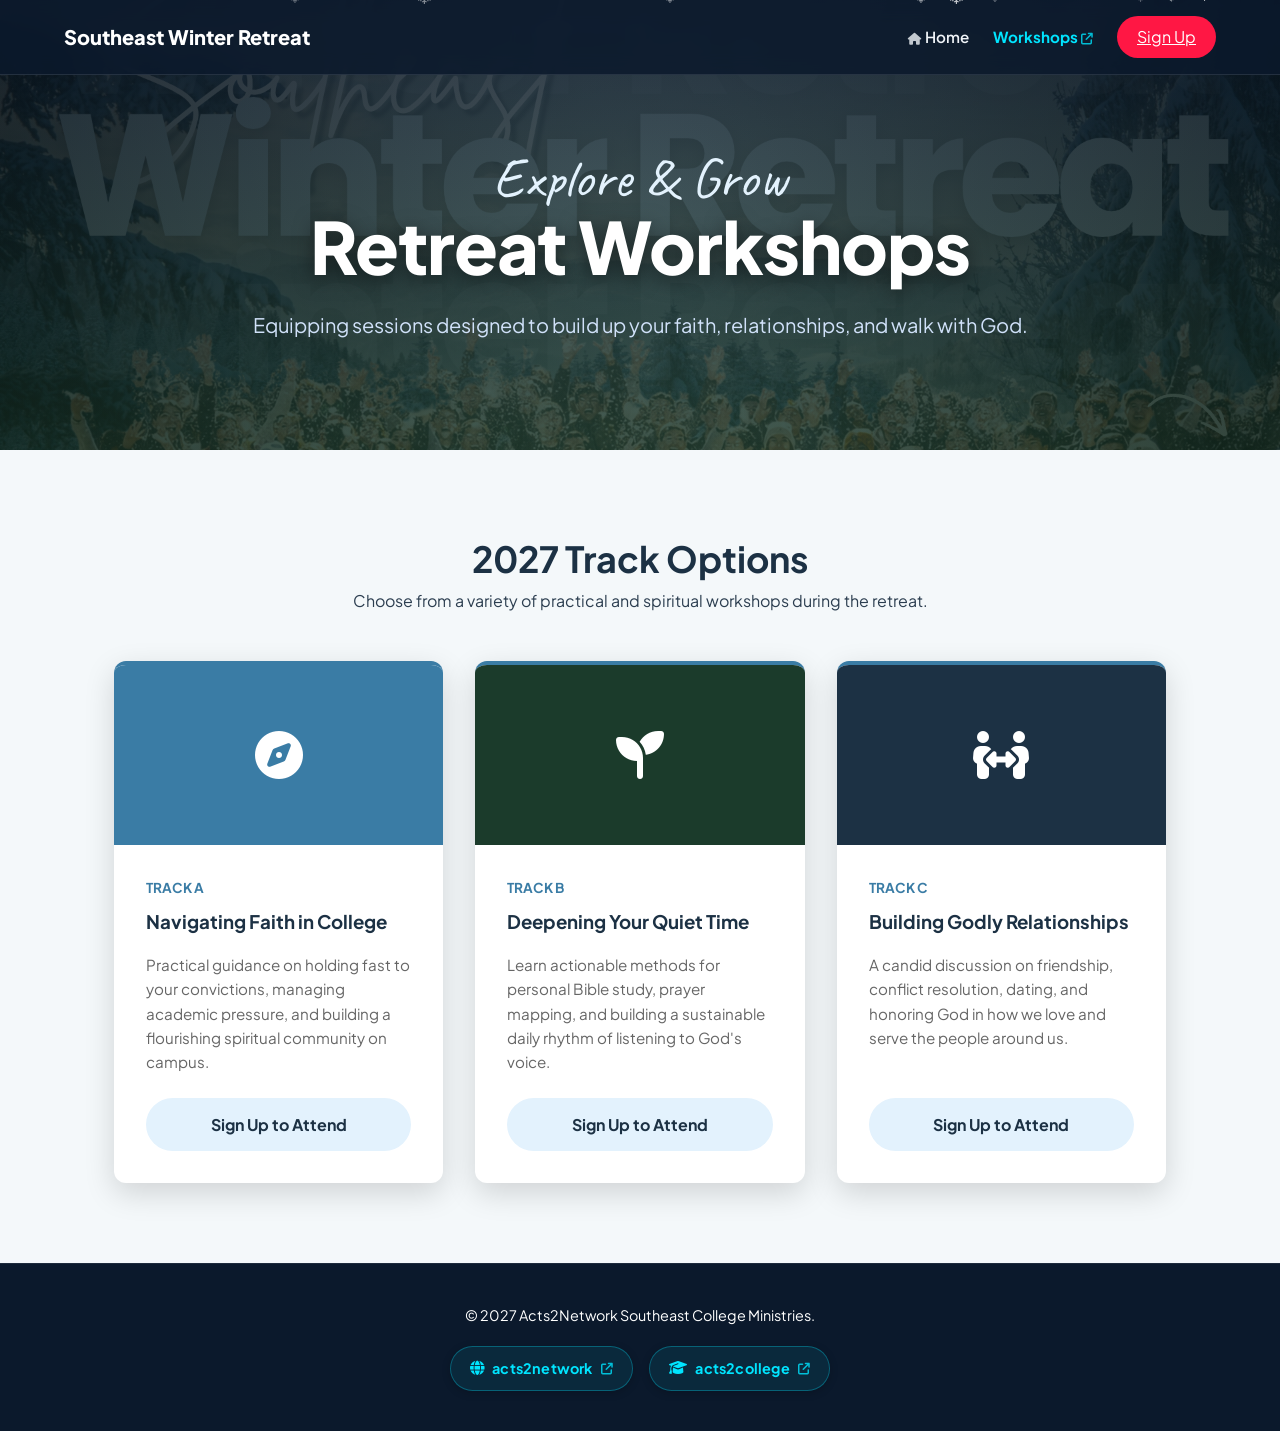
==== workshops.html @ 5a5b8731 "Initial commit" ====
<!doctype html>
<html lang="en">
  <head>
    <meta charset="UTF-8" />
    <meta name="viewport" content="width=device-width, initial-scale=1.0" />
    <title>Workshops - 2027 Southeast Winter Retreat</title>

    <!-- Fonts & Icons -->
    <link rel="preconnect" href="https://fonts.googleapis.com" />
    <link rel="preconnect" href="https://fonts.gstatic.com" crossorigin />
    <link
      href="https://fonts.googleapis.com/css2?family=Caveat:wght@700&family=Plus+Jakarta+Sans:wght@400;600;700;800&display=swap"
      rel="stylesheet"
    />
    <link
      rel="stylesheet"
      href="https://cdnjs.cloudflare.com/ajax/libs/font-awesome/6.4.0/css/all.min.css"
    />

    <link rel="stylesheet" href="styles.css" />
  </head>
  <body>
    <!-- Snow effect container -->
    <div id="snow-container" aria-hidden="true"></div>

    <!-- Navigation -->
    <nav class="navbar">
      <div class="nav-container">
        <a href="index.html#top" class="logo">Southeast Winter Retreat</a>
        <div class="nav-actions">
          <a href="index.html" class="external-tab"
            ><i class="fa-solid fa-house icon-small"></i> Home</a
          >
          <a
            href="workshops.html"
            class="external-tab active"
            style="color: var(--cyan-accent); font-weight: 700"
            >Workshops
            <i class="fa-solid fa-arrow-up-right-from-square icon-small"></i
          ></a>
          <a href="index.html#register" class="btn-nav">Sign Up</a>
        </div>
      </div>
    </nav>

    <!-- Page Header -->
    <header class="hero" style="min-height: 50vh">
      <div class="hero-overlay"></div>
      <div class="hero-content">
        <span class="script-subtitle">Explore & Grow</span>
        <h1>Retreat Workshops</h1>
        <p class="hero-tagline">
          Equipping sessions designed to build up your faith, relationships, and
          walk with God.
        </p>
      </div>
    </header>

    <!-- Workshops Grid Section -->
    <section class="section">
      <div class="container">
        <div class="section-header">
          <h2>2027 Track Options</h2>
          <p>
            Choose from a variety of practical and spiritual workshops during
            the retreat.
          </p>
        </div>

        <div
          class="grid cards-grid"
          style="
            grid-template-columns: repeat(auto-fit, minmax(300px, 1fr));
            gap: 2rem;
          "
        >
          <!-- Workshop Card 1 -->
          <div
            class="card"
            style="
              text-align: left;
              padding: 0;
              overflow: hidden;
              display: flex;
              flex-direction: column;
            "
          >
            <div
              style="
                height: 180px;
                background: #3a7ca5;
                display: flex;
                align-items: center;
                justify-content: center;
                color: white;
                font-size: 3rem;
              "
            >
              <i class="fa-solid fa-compass"></i>
            </div>
            <div
              style="
                padding: 2rem;
                display: flex;
                flex-direction: column;
                flex-grow: 1;
              "
            >
              <span
                style="
                  font-size: 0.85rem;
                  font-weight: 700;
                  color: var(--primary-accent);
                  text-transform: uppercase;
                  margin-bottom: 0.5rem;
                "
                >Track A</span
              >
              <h3 style="margin-bottom: 1rem; color: var(--primary-dark)">
                Navigating Faith in College
              </h3>
              <p
                style="
                  color: #666;
                  font-size: 0.95rem;
                  margin-bottom: 1.5rem;
                  flex-grow: 1;
                "
              >
                Practical guidance on holding fast to your convictions, managing
                academic pressure, and building a flourishing spiritual
                community on campus.
              </p>
              <a
                href="index.html#register"
                class="btn btn-secondary"
                style="
                  background: var(--primary-ice);
                  color: var(--primary-dark);
                  justify-content: center;
                "
                >Sign Up to Attend</a
              >
            </div>
          </div>

          <!-- Workshop Card 2 -->
          <div
            class="card"
            style="
              text-align: left;
              padding: 0;
              overflow: hidden;
              display: flex;
              flex-direction: column;
            "
          >
            <div
              style="
                height: 180px;
                background: #1b3b2b;
                display: flex;
                align-items: center;
                justify-content: center;
                color: white;
                font-size: 3rem;
              "
            >
              <i class="fa-solid fa-seedling"></i>
            </div>
            <div
              style="
                padding: 2rem;
                display: flex;
                flex-direction: column;
                flex-grow: 1;
              "
            >
              <span
                style="
                  font-size: 0.85rem;
                  font-weight: 700;
                  color: var(--primary-accent);
                  text-transform: uppercase;
                  margin-bottom: 0.5rem;
                "
                >Track B</span
              >
              <h3 style="margin-bottom: 1rem; color: var(--primary-dark)">
                Deepening Your Quiet Time
              </h3>
              <p
                style="
                  color: #666;
                  font-size: 0.95rem;
                  margin-bottom: 1.5rem;
                  flex-grow: 1;
                "
              >
                Learn actionable methods for personal Bible study, prayer
                mapping, and building a sustainable daily rhythm of listening to
                God's voice.
              </p>
              <a
                href="index.html#register"
                class="btn btn-secondary"
                style="
                  background: var(--primary-ice);
                  color: var(--primary-dark);
                  justify-content: center;
                "
                >Sign Up to Attend</a
              >
            </div>
          </div>

          <!-- Workshop Card 3 -->
          <div
            class="card"
            style="
              text-align: left;
              padding: 0;
              overflow: hidden;
              display: flex;
              flex-direction: column;
            "
          >
            <div
              style="
                height: 180px;
                background: #1c3144;
                display: flex;
                align-items: center;
                justify-content: center;
                color: white;
                font-size: 3rem;
              "
            >
              <i class="fa-solid fa-people-arrows"></i>
            </div>
            <div
              style="
                padding: 2rem;
                display: flex;
                flex-direction: column;
                flex-grow: 1;
              "
            >
              <span
                style="
                  font-size: 0.85rem;
                  font-weight: 700;
                  color: var(--primary-accent);
                  text-transform: uppercase;
                  margin-bottom: 0.5rem;
                "
                >Track C</span
              >
              <h3 style="margin-bottom: 1rem; color: var(--primary-dark)">
                Building Godly Relationships
              </h3>
              <p
                style="
                  color: #666;
                  font-size: 0.95rem;
                  margin-bottom: 1.5rem;
                  flex-grow: 1;
                "
              >
                A candid discussion on friendship, conflict resolution, dating,
                and honoring God in how we love and serve the people around us.
              </p>
              <a
                href="index.html#register"
                class="btn btn-secondary"
                style="
                  background: var(--primary-ice);
                  color: var(--primary-dark);
                  justify-content: center;
                "
                >Sign Up to Attend</a
              >
            </div>
          </div>
        </div>
      </div>
    </section>

    <!-- Footer -->
    <footer class="footer">
      <div class="container">
        <p>&copy; 2027 Acts2Network Southeast College Ministries.</p>
        <div class="footer-links">
          <a href="https://acts2.network" target="_blank" class="footer-btn">
            <i class="fa-solid fa-globe"></i> acts2network
            <i class="fa-solid fa-arrow-up-right-from-square icon-small"></i>
          </a>
          <a
            href="https://www.acts2college.org/"
            target="_blank"
            class="footer-btn"
          >
            <i class="fa-solid fa-graduation-cap"></i> acts2college
            <i class="fa-solid fa-arrow-up-right-from-square icon-small"></i>
          </a>
        </div>
      </div>
    </footer>

    <script src="script.js"></script>
  </body>
</html>
---- styles.css ----
/* --- Color Palette & Variables --- */
:root {
  --primary-ice: #E3F2FD;
  --primary-accent: #3A7CA5;
  --primary-dark: #1C3144;
  --bg-dark: #0B192C;
  --pine-green: #1B3B2B;
  --red-accent: #FF1744;
  --red-bg: #FFE2E2;
  --text-main: #2C3E50;
  --text-light: #F0F4F8;
  --card-bg: rgba(255, 255, 255, 0.92);
  --shadow-lg: 0 10px 30px rgba(0, 0, 0, 0.15);
  --radius: 12px;
  --transition: all 0.3s cubic-bezier(0.25, 0.8, 0.25, 1);
  --cyan-accent: #00E5FF;
}

* {
  box-sizing: border-box;
  margin: 0;
  padding: 0;
}

html {
  scroll-behavior: smooth;
}

/* --- Minimal Top Navigation --- */
.nav-actions {
  display: flex;
  align-items: center;
  gap: 1.5rem;
}

.nav-actions .external-tab {
  color: var(--text-light);
  text-decoration: none;
  font-weight: 600;
  font-size: 0.95rem;
  transition: var(--transition);
}

.nav-actions .external-tab:hover {
  color: var(--cyan-accent);
}

/* --- Vertical Side Dot Navigation --- */
.side-nav {
  position: fixed;
  right: 2rem;
  top: 50%;
  transform: translateY(-50%);
  z-index: 90;
}

.side-nav ul {
  list-style: none;
  display: flex;
  flex-direction: column;
  gap: 1.25rem;
}

.side-link {
  display: flex;
  align-items: center;
  justify-content: flex-end;
  text-decoration: none;
  position: relative;
}

/* Dot indicator */
.side-link .dot {
  width: 12px;
  height: 12px;
  border-radius: 50%;
  background: rgba(255, 255, 255, 0.4);
  border: 2px solid var(--primary-accent);
  transition: all 0.3s cubic-bezier(0.175, 0.885, 0.32, 1.275);
  box-shadow: 0 0 10px rgba(0, 0, 0, 0.1);
}

/* Active dot styling with glowing cyan highlight */
.side-link.active .dot {
  background: var(--cyan-accent);
  border-color: #FFF;
  transform: scale(1.5);
  box-shadow: 0 0 12px var(--cyan-accent);
}

/* Hover-activated text tooltip */
.side-link .label {
  position: absolute;
  right: 24px;
  background: var(--bg-dark);
  color: #FFF;
  font-size: 0.8rem;
  font-weight: 700;
  padding: 0.3rem 0.75rem;
  border-radius: 20px;
  white-space: nowrap;
  opacity: 0;
  transform: translateX(10px);
  pointer-events: none;
  transition: all 0.3s ease;
  box-shadow: 0 4px 12px rgba(0, 0, 0, 0.2);
}

.side-link:hover .label,
.side-link.active .label {
  opacity: 1;
  transform: translateX(0);
}

/* Hide side dots on small mobile screens to keep viewports clear */
@media (max-width: 768px) {
  .side-nav {
    display: none;
  }
}

body {
  font-family: 'Plus Jakarta Sans', sans-serif;
  color: var(--text-main);
  background-color: #F4F8FA;
  line-height: 1.6;
  overflow-x: hidden;
}

/* --- Falling & Staggered Snowflake Animation --- */
#snow-container {
  position: fixed;
  top: 0;
  left: 0;
  width: 100%;
  height: 100%;
  pointer-events: none;
  z-index: 999;
}

.snowflake {
  position: absolute;
  top: -20px;
  color: #FFF;
  opacity: 0;
  user-select: none;
  animation: fall linear infinite, fadeInSnow 1s ease forwards;
}

@keyframes fall {
  to {
    transform: translateY(105vh) rotate(360deg);
  }
}

@keyframes fadeInSnow {
  to {
    opacity: var(--target-opacity);
  }
}

/* --- Navigation --- */
.navbar {
  position: fixed;
  top: 0;
  left: 0;
  right: 0;
  background: rgba(11, 25, 44, 0.85);
  backdrop-filter: blur(10px);
  z-index: 100;
  padding: 1rem 0;
  border-bottom: 1px solid rgba(255, 255, 255, 0.1);
}

.nav-container {
  max-width: 1200px;
  margin: 0 auto;
  padding: 0 1.5rem;
  display: flex;
  justify-content: space-between;
  align-items: center;
}

.logo {
  color: #FFF;
  font-weight: 800;
  font-size: 1.25rem;
  text-decoration: none;
}

.logo span {
  color: var(--primary-accent);
  font-weight: 400;
}

.nav-links {
  list-style: none;
  display: flex;
  align-items: center;
  gap: 1.5rem;
}

.nav-links a {
  color: var(--text-light);
  text-decoration: none;
  font-weight: 600;
  transition: var(--transition);
}

.nav-links a:hover {
  color: var(--cyan-accent);
}

.btn-nav {
  background: var(--red-accent);
  padding: 0.5rem 1.25rem;
  border-radius: 30px;
  color: #FFF !important;
}

.btn-nav:hover {
  background: #D50000;
}

/* --- Hero Section --- */
.hero {
  position: relative;
  min-height: 90vh;
  background-image: 
    linear-gradient(180deg, rgba(11, 25, 44, 0.85) 0%, rgba(27, 59, 43, 0.8) 100%),
    url("asset/SEWR Splash.jpg");
  background-size: cover;
  background-position: center;
  background-repeat: no-repeat;
  color: #FFF;
  display: flex;
  align-items: center;
  justify-content: center;
  text-align: center;
  padding: 6rem 1.5rem 3rem;
}

.hero-overlay {
  position: absolute;
  inset: 0;
  background: radial-gradient(circle, rgba(255,255,255,0.05) 0%, rgba(0,0,0,0.3) 100%);
}

.hero-content {
  position: relative;
  z-index: 2;
  max-width: 800px;
}

.script-subtitle {
  font-family: 'Caveat', cursive;
  font-size: 3.5rem;
  color: var(--primary-ice);
  display: block;
  margin-bottom: -1rem;
}

.hero h1 {
  font-size: clamp(2.5rem, 6vw, 4.5rem);
  font-weight: 800;
  letter-spacing: -1px;
  text-shadow: 0 4px 20px rgba(0,0,0,0.5);
  color: #FFFFFF;
  line-height: 1.1;
}

.hero-tagline {
  font-size: 1.25rem;
  margin: 1.5rem 0;
  color: #D0E1F9;
}

.hero-meta {
  display: flex;
  flex-wrap: wrap;
  justify-content: center;
  gap: 1rem;
  margin-bottom: 2rem;
}

.meta-item {
  background: rgba(255, 255, 255, 0.15);
  padding: 0.7rem 1.2rem;
  border-radius: 20px;
  backdrop-filter: blur(8px);
  display: flex;
  align-items: center;
  gap: 0.6rem;
  font-size: 0.95rem;
  max-width: 100%;
}

.hero-actions {
  display: flex;
  gap: 1rem;
  justify-content: center;
  flex-wrap: wrap;
}

/* --- Buttons --- */
.btn {
  display: inline-flex;
  align-items: center;
  gap: 0.5rem;
  padding: 0.85rem 2rem;
  border-radius: 30px;
  font-weight: 700;
  text-decoration: none;
  cursor: pointer;
  border: none;
  transition: var(--transition);
}

.btn-primary {
  background: var(--red-accent);
  color: #FFF;
}

.btn-primary:hover {
  background: #D50000;
  transform: translateY(-2px);
}

.btn-glow {
  box-shadow: 0 0 20px rgba(255, 23, 68, 0.5);
}

.btn-secondary {
  background: rgba(255, 255, 255, 0.2);
  color: #FFF;
  backdrop-filter: blur(5px);
}

.btn-secondary:hover {
  background: rgba(255, 255, 255, 0.3);
}

/* --- Layout Containers --- */
.container {
  max-width: 1100px;
  margin: 0 auto;
  padding: 0 1.5rem;
}

.section {
  padding: 5rem 0;
}

.section-header {
  text-align: center;
  margin-bottom: 3rem;
}

.section-header h2 {
  font-size: 2.25rem;
  color: var(--primary-dark);
}

.grid {
  display: grid;
  gap: 2rem;
}

/* --- Cards & Features --- */
.cards-grid {
  grid-template-columns: repeat(auto-fit, minmax(280px, 1fr));
}

.card {
  background: #FFF;
  padding: 2rem;
  border-radius: var(--radius);
  box-shadow: var(--shadow-lg);
  text-align: center;
  transition: var(--transition);
  border-top: 4px solid var(--primary-accent);
}

.card:hover {
  transform: translateY(-5px);
}

.card-icon {
  font-size: 2.5rem;
  color: var(--primary-accent);
  margin-bottom: 1rem;
}

/* --- Details & Pricing Section --- */
.details-section {
  background: #EBF3F8;
}

.pricing-grid {
  grid-template-columns: repeat(auto-fit, minmax(320px, 1fr));
  align-items: stretch;
}

.pricing-card {
  background: #FFF;
  padding: 2.5rem;
  border-radius: var(--radius);
  box-shadow: var(--shadow-lg);
  position: relative;
  border: 2px solid var(--red-accent);
  display: flex;
  flex-direction: column;
  justify-content: space-between;
}

.badge-earlybird {
  position: absolute;
  top: -15px;
  right: 20px;
  background: var(--red-accent);
  color: #FFF;
  font-size: 0.85rem;
  font-weight: 700;
  padding: 0.3rem 1rem;
  border-radius: 20px;
  text-transform: uppercase;
}

.price-display {
  margin: 1.5rem 0;
  display: flex;
  align-items: baseline;
  gap: 1rem;
}

.old-price {
  font-size: 1.75rem;
  text-decoration: line-through;
  color: #888;
}

.current-price {
  font-size: 3.5rem;
  font-weight: 800;
  color: var(--red-accent);
}

.deadline-note {
  color: var(--primary-dark);
  font-size: 0.95rem;
  margin-bottom: 0.5rem;
}

.final-deadline {
  font-size: 0.9rem;
  color: #C62828;
  background: var(--red-bg);
  padding: 0.6rem;
  border-radius: 6px;
  margin-top: auto;
}

.audience-info {
  display: flex;
  flex-direction: column;
  justify-content: space-between;
}

.audience-info h2 {
  margin-bottom: 1rem;
  color: var(--primary-dark);
}

.regions-badge-list {
  display: flex;
  flex-wrap: wrap;
  gap: 0.5rem;
  margin: 1.5rem 0;
}

.badge {
  background: #FFF;
  padding: 0.4rem 0.8rem;
  border-radius: 15px;
  font-size: 0.85rem;
  font-weight: 600;
  color: var(--primary-dark);
  box-shadow: 0 2px 5px rgba(0,0,0,0.05);
}

.info-alert {
  background: #FFF;
  border-left: 4px solid var(--primary-accent);
  padding: 1rem;
  border-radius: 6px;
  display: flex;
  gap: 1rem;
  align-items: flex-start;
  box-shadow: 0 4px 12px rgba(0,0,0,0.03);
}

.info-alert i {
  font-size: 1.5rem;
  color: var(--primary-accent);
}

/* --- Interactive Packing Checklist --- */
.packing-checklist {
  max-width: 600px;
  margin: 0 auto;
  background: #FFF;
  padding: 2rem;
  border-radius: var(--radius);
  box-shadow: var(--shadow-lg);
  display: flex;
  flex-direction: column;
  gap: 1rem;
}

.check-item {
  display: flex;
  align-items: center;
  gap: 1rem;
  cursor: pointer;
  user-select: none;
  padding: 0.5rem;
  border-radius: 6px;
  transition: var(--transition);
}

.check-item:hover {
  background: var(--primary-ice);
}

.check-item input {
  display: none;
}

.checkmark {
  width: 22px;
  height: 22px;
  border: 2px solid var(--primary-accent);
  border-radius: 4px;
  display: inline-block;
  position: relative;
  flex-shrink: 0;
}

.check-item input:checked + .checkmark {
  background: var(--primary-accent);
}

.check-item input:checked + .checkmark::after {
  content: '✓';
  color: #FFF;
  position: absolute;
  top: 50%;
  left: 50%;
  transform: translate(-50%, -50%);
  font-weight: bold;
}

.check-item input:checked ~ span:last-child {
  text-decoration: line-through;
  color: #888;
}

/* --- Registration Form --- */
.register-section {
  background: linear-gradient(180deg, #EBF3F8 0%, #FFF 100%);
}

.form-container {
  max-width: 700px;
  margin: 0 auto;
  background: #FFF;
  padding: 2.5rem;
  border-radius: var(--radius);
  box-shadow: var(--shadow-lg);
}

.form-header {
  text-align: center;
  margin-bottom: 2rem;
}

.form-row {
  display: grid;
  grid-template-columns: repeat(auto-fit, minmax(240px, 1fr));
  gap: 1rem;
}

/* Smooth expansion animation container for Other inputs */
/* --- Updated Form Row & Group Alignment for 'Other' Inputs --- */
.expand-row {
  max-height: 250px;
  opacity: 1;
  overflow: hidden;
  transition: max-height 0.4s ease, opacity 0.4s ease, margin 0.4s ease;
  margin-bottom: 1.25rem;
  display: grid;
  grid-template-columns: repeat(auto-fit, minmax(240px, 1fr));
  gap: 1rem;
  align-items: end; /* Aligns items cleanly to the bottom */
}

.expand-row.collapsed {
  max-height: 0;
  opacity: 0;
  margin-bottom: 0;
  pointer-events: none;
}

.expand-item {
  transition: opacity 0.3s ease;
  display: flex;
  flex-direction: column;
  justify-content: flex-end; /* Pushes input fields to lock in line at the bottom */
  height: 100%;
  margin-bottom: 0;
}

.expand-item.hidden-item {
  opacity: 0;
  pointer-events: none;
  visibility: hidden;
  position: absolute;
}

.form-group {
  margin-bottom: 1.25rem;
}

.form-group label {
  display: block;
  font-weight: 600;
  margin-bottom: 0.4rem;
  font-size: 0.9rem;
}

.form-group input,
.form-group select,
.form-group textarea {
  width: 100%;
  padding: 0.75rem;
  border: 1px solid #CCC;
  border-radius: 6px;
  font-family: inherit;
  font-size: 0.95rem;
  transition: var(--transition);
}

.form-group input:focus,
.form-group select:focus,
.form-group textarea:focus {
  outline: none;
  border-color: var(--primary-accent);
  box-shadow: 0 0 0 3px rgba(58, 124, 165, 0.2);
}

.btn-block {
  width: 100%;
  justify-content: center;
  padding: 1rem;
  font-size: 1.1rem;
}

.form-success {
  text-align: center;
  padding: 2rem;
  background: #E8F5E9;
  border-radius: 8px;
  color: #2E7D32;
}

.form-success i {
  font-size: 3rem;
  margin-bottom: 0.5rem;
}

.hidden {
  display: none !important;
}

/* --- Footer --- */
.footer {
  background: var(--bg-dark);
  color: #FFF;
  padding: 2.5rem 0;
  text-align: center;
  font-size: 0.9rem;
  border-top: 1px solid rgba(255, 255, 255, 0.08);
}

.footer-links {
  margin-top: 1.2rem;
  display: flex;
  gap: 1rem;
  justify-content: center;
  flex-wrap: wrap;
}

.footer-btn {
  display: inline-flex;
  align-items: center;
  gap: 0.5rem;
  background: rgba(0, 229, 255, 0.08);
  color: var(--cyan-accent);
  padding: 0.6rem 1.2rem;
  border-radius: 25px;
  border: 1px solid rgba(0, 229, 255, 0.3);
  text-decoration: none;
  font-weight: 700;
  letter-spacing: 0.2px;
  transition: var(--transition);
  box-shadow: 0 2px 8px rgba(0,0,0,0.2);
}

.footer-btn:hover {
  background: var(--cyan-accent);
  color: var(--bg-dark);
  border-color: var(--cyan-accent);
  transform: translateY(-2px);
  box-shadow: 0 4px 15px rgba(0, 229, 255, 0.4);
}

.icon-small {
  font-size: 0.75rem;
  opacity: 0.8;
}

/* --- Responsive Layout Adjustments --- */
@media (max-width: 600px) {
  .hero-meta {
    flex-direction: column;
    align-items: stretch;
  }

  .meta-item {
    justify-content: center;
    text-align: center;
    padding: 0.8rem 1rem;
  }

  .meta-item i {
    flex-shrink: 0;
  }
}

@media (max-width: 768px) {
  .nav-links {
    display: none;
  }
  
  .pricing-card {
    margin-bottom: 1.5rem;
  }
}

/* --- Embedded Google Form Container Styles --- */
.embed-container {
  max-width: 800px;
  background: #FFF;
  padding: 2.5rem;
  border-radius: var(--radius);
  box-shadow: var(--shadow-lg);
  margin: 0 auto;
}

.iframe-wrapper {
  width: 100%;
  border-radius: 8px;
  overflow: hidden;
  background: #F8FAFC;
  border: 1px solid #E2E8F0;
}

.iframe-wrapper iframe {
  display: block;
  border: none;
  background: transparent;
}

/* --- Video Section Styling --- */
.video-section {
  background: #F4F8FA;
}

.video-container {
  max-width: 800px;
  margin: 0 auto;
  aspect-ratio: 16 / 9;
  background: #0B192C;
  border-radius: var(--radius);
  overflow: hidden;
  box-shadow: var(--shadow-lg);
}

.video-container iframe {
  width: 100%;
  height: 100%;
  border: none;
}
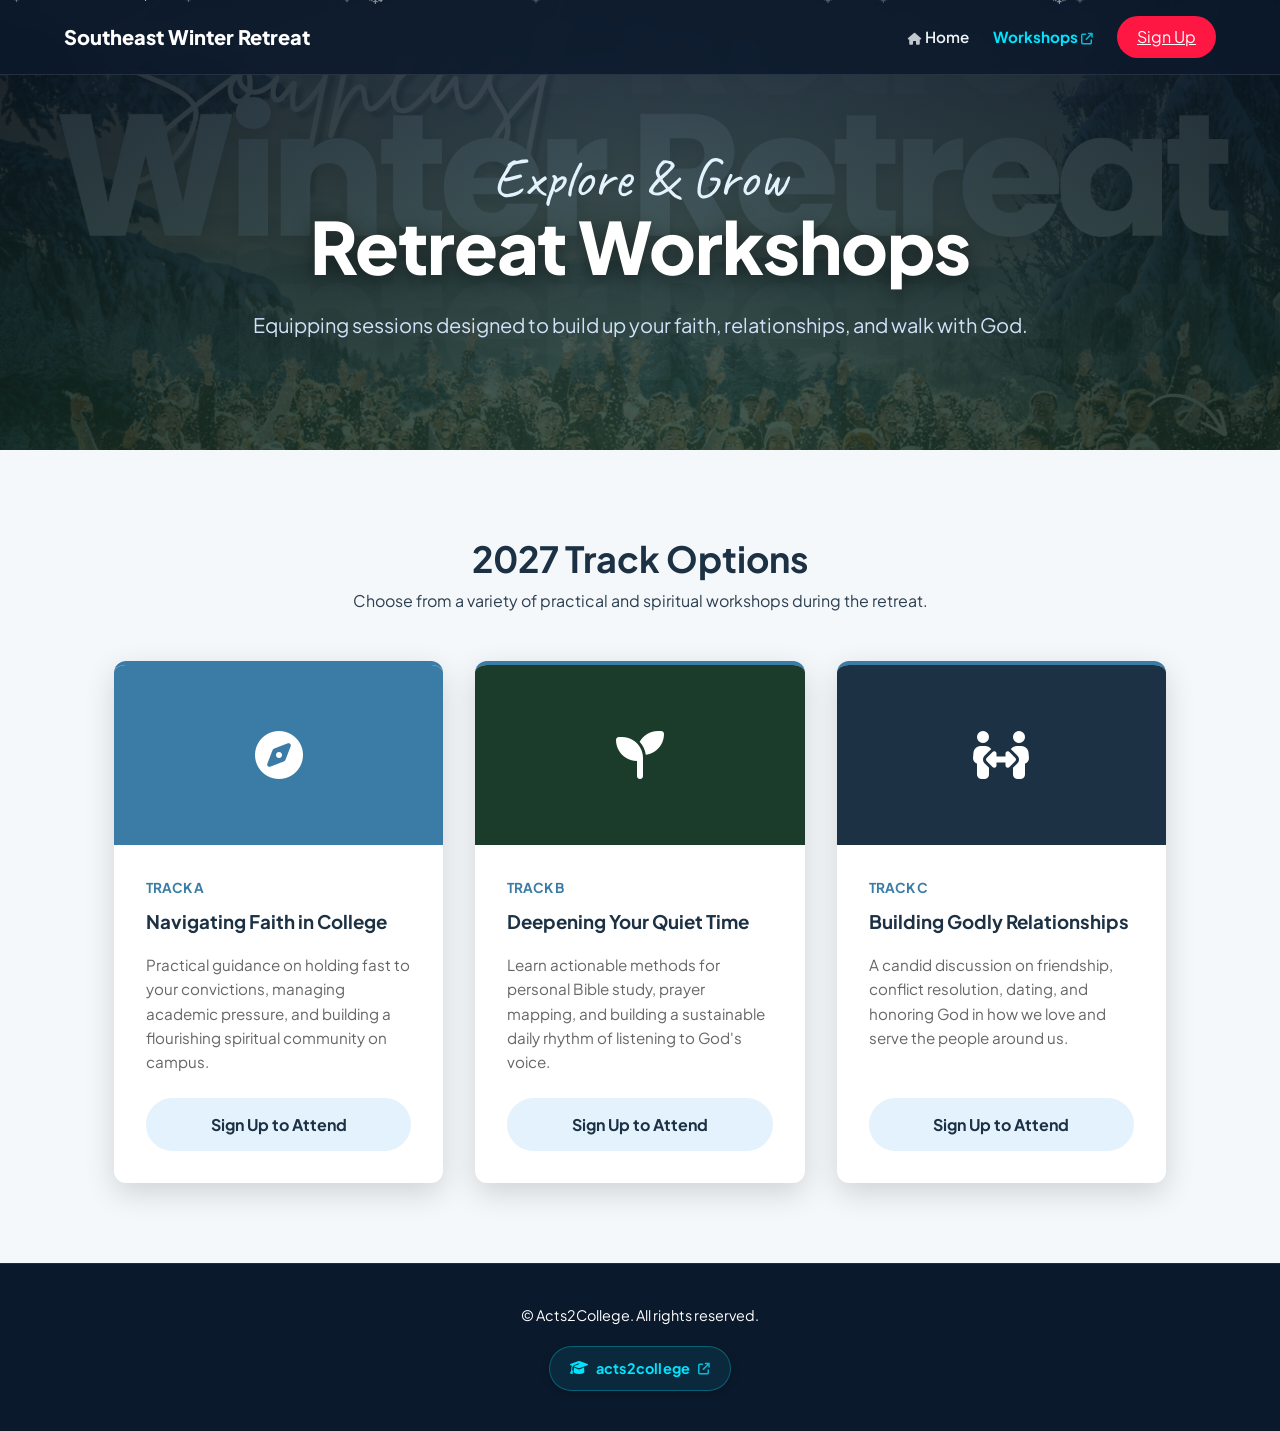
==== commit 7300d9b0: "Grammar fix" ====
--- a/workshops.html
+++ b/workshops.html
@@ -289,12 +289,8 @@
     <!-- Footer -->
     <footer class="footer">
       <div class="container">
-        <p>&copy; 2027 Acts2Network Southeast College Ministries.</p>
+        <p>&copy; Acts2College. All rights reserved.</p>
         <div class="footer-links">
-          <a href="https://acts2.network" target="_blank" class="footer-btn">
-            <i class="fa-solid fa-globe"></i> acts2network
-            <i class="fa-solid fa-arrow-up-right-from-square icon-small"></i>
-          </a>
           <a
             href="https://www.acts2college.org/"
             target="_blank"
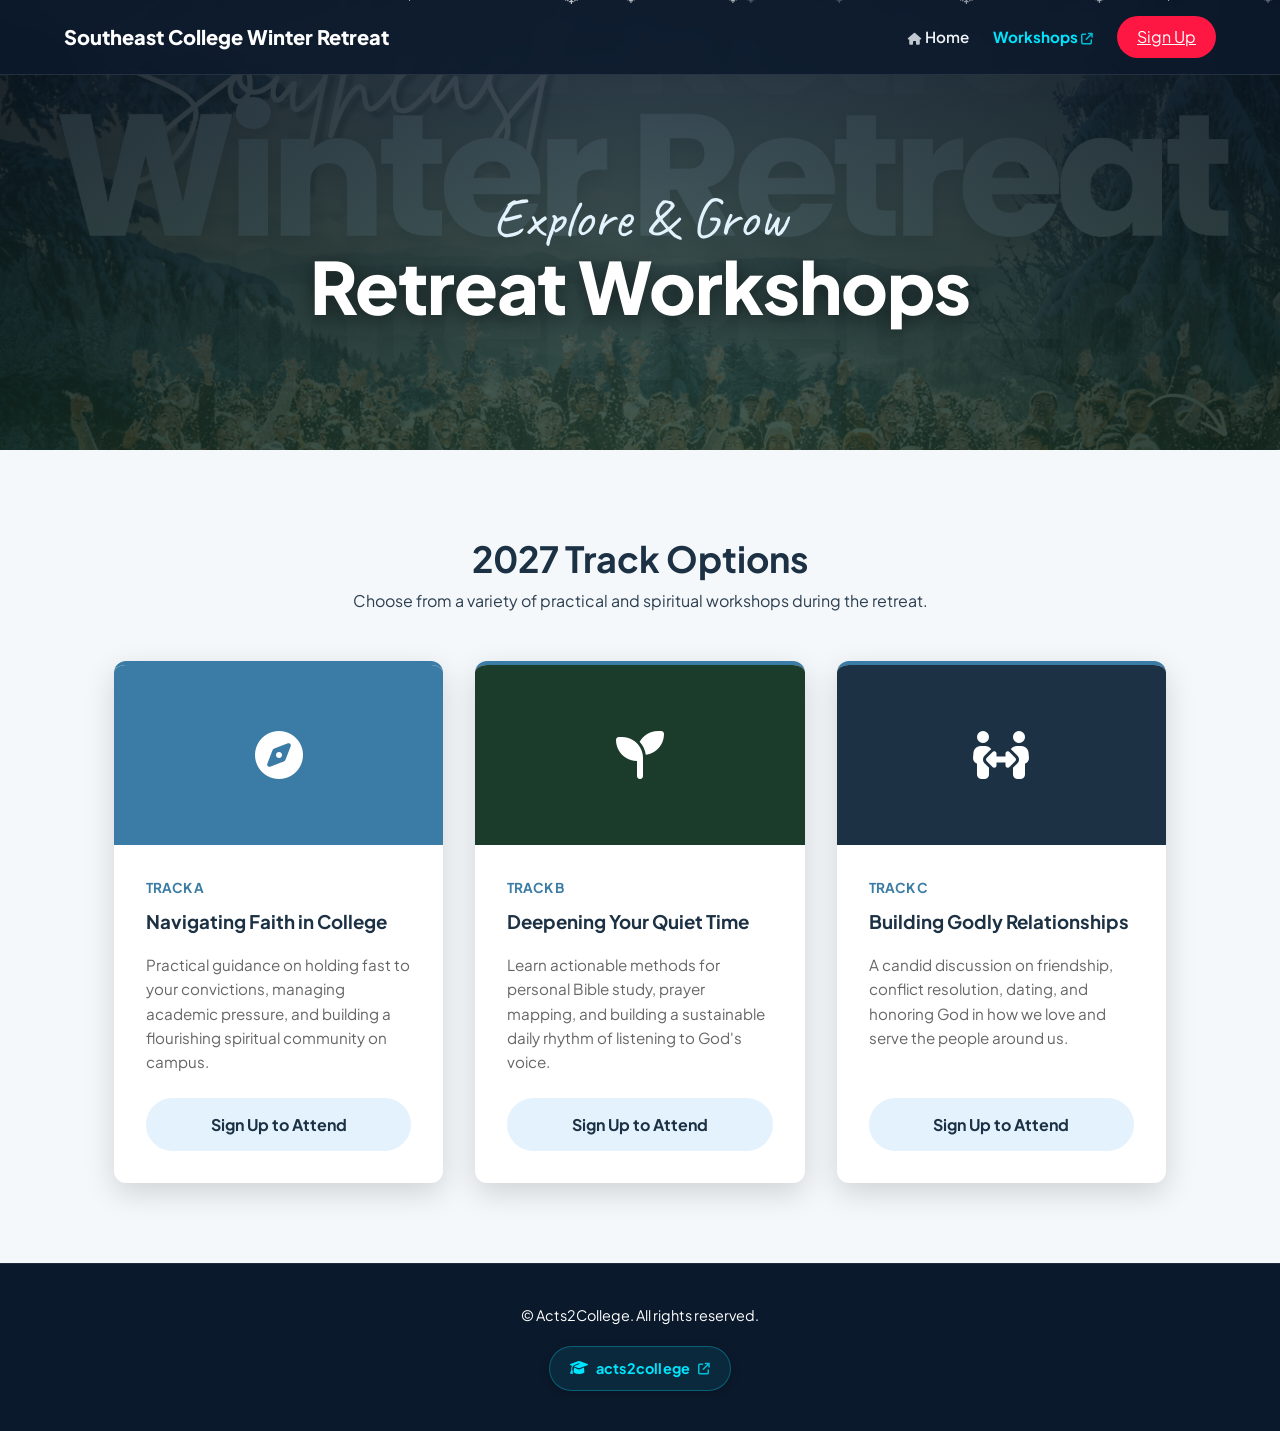
==== commit baf243d6: "fix: update words, hide workshop tab for now" ====
--- a/workshops.html
+++ b/workshops.html
@@ -26,7 +26,7 @@
     <!-- Navigation -->
     <nav class="navbar">
       <div class="nav-container">
-        <a href="index.html#top" class="logo">Southeast Winter Retreat</a>
+        <a href="index.html#top" class="logo">Southeast College Winter Retreat</a>
         <div class="nav-actions">
           <a href="index.html" class="external-tab"
             ><i class="fa-solid fa-house icon-small"></i> Home</a
@@ -49,10 +49,6 @@
       <div class="hero-content">
         <span class="script-subtitle">Explore & Grow</span>
         <h1>Retreat Workshops</h1>
-        <p class="hero-tagline">
-          Equipping sessions designed to build up your faith, relationships, and
-          walk with God.
-        </p>
       </div>
     </header>
 
